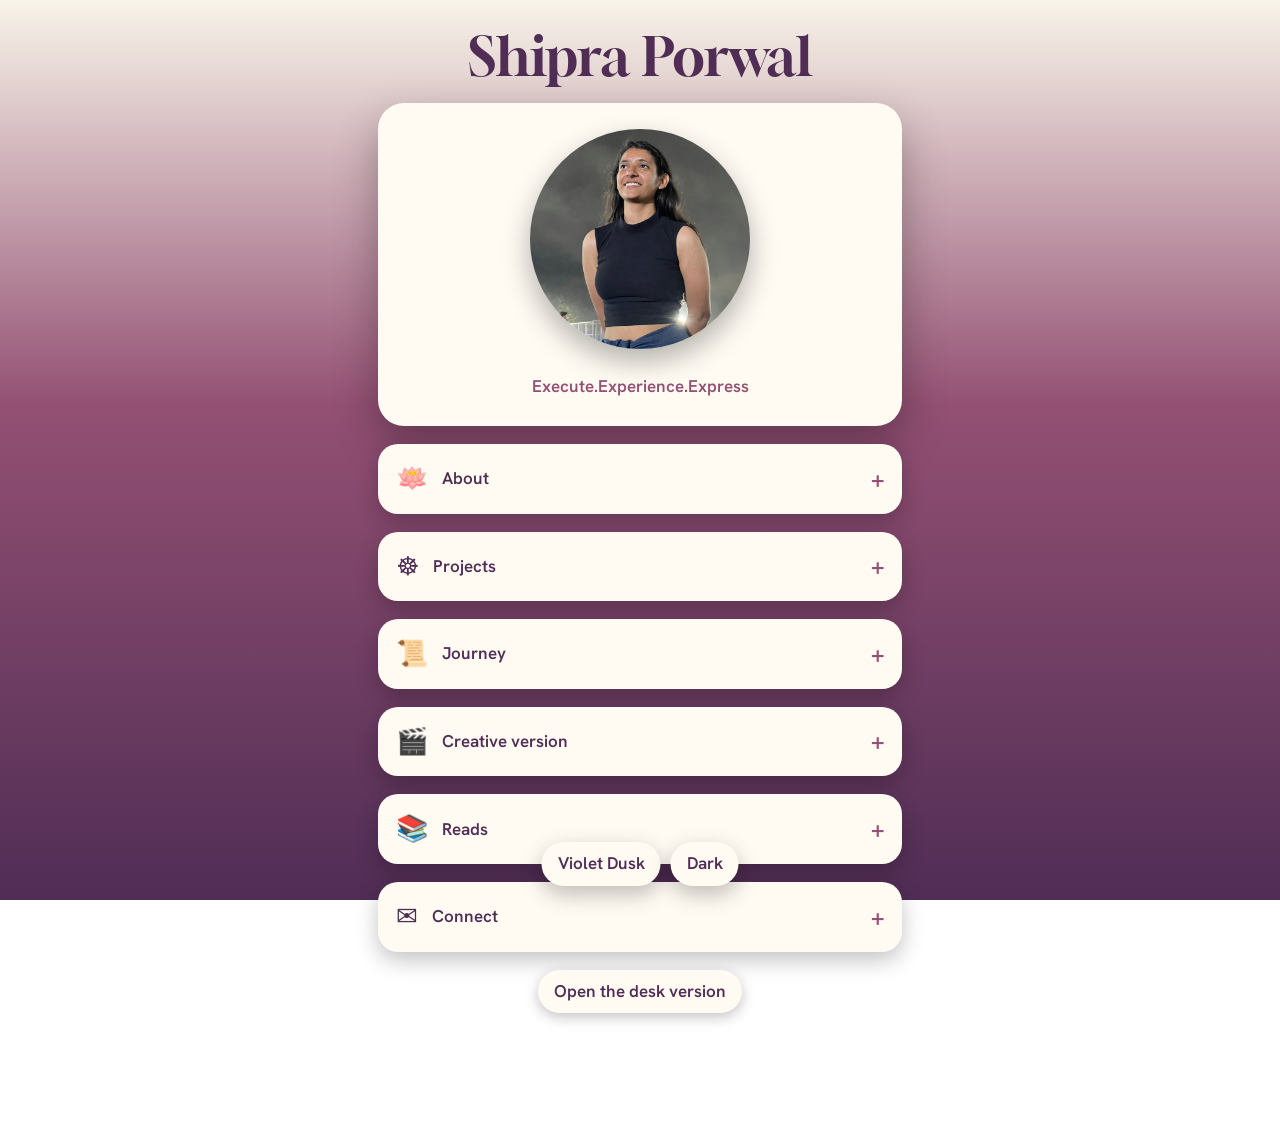
==== quick.html @ 7ad69de7 "initial commint" ====
<!doctype html>
<html lang="en" data-palette="violet" data-theme="light">
<head><meta charset="utf-8"><meta name="viewport" content="width=device-width,initial-scale=1">
<title>Shipra Porwal</title><link rel="stylesheet" href="css/styles.css"></head>
<body class="qbody"><main class="q" id="q"></main>
<div class="qctl"><button id="pal"></button><button id="theme"></button></div>
<script src="js/config.js"></script><script src="js/shared.js"></script><script src="js/quick.js"></script>
</body></html>
---- css/styles.css ----
@import url('https://fonts.googleapis.com/css2?family=Gloock&family=Hanken+Grotesk:wght@400;600&display=swap');
:root{--serif:'Gloock',Georgia,serif;--sans:'Hanken Grotesk',system-ui,sans-serif;--sh:0 8px 22px rgba(0,0,0,.26);--k:1}
html[data-palette=violet]{--holo:#F6DBC0;--hg1:#683476;--hg0:#422054}html[data-palette=crimson]{--holo:#FF9DB6;--hg1:#8A1C3F;--hg0:#3A0511}html[data-palette=navy]{--holo:#F8D237;--hg1:#3A5070;--hg0:#121B28}html[data-palette=amber]{--holo:#FCA311;--hg1:#243A6A;--hg0:#0A1226}
/* g2 = top (light), g1 = middle, g0 = bottom (dark) of the wavy background */
html[data-palette=violet][data-theme=dark]{--bg:#261229;--ink:#F8F4E9;--a1:#935073;--a2:#F6DBC0;--paper:#3A1F40;--on:#F8F4E9;--g2:#935073;--g1:#502D55;--g0:#1F0F24}
html[data-palette=violet][data-theme=light]{--bg:#F8F4E9;--ink:#502D55;--a1:#935073;--a2:#502D55;--paper:#FFFBF3;--on:#F8F4E9;--g2:#F8F4E9;--g1:#935073;--g0:#502D55}
html[data-palette=crimson][data-theme=dark]{--bg:#2C0107;--ink:#D8D6D7;--a1:#C42759;--a2:#ABABAB;--paper:#3A0511;--on:#FFFFFF;--g2:#A31F4A;--g1:#550416;--g0:#1A0003}
html[data-palette=crimson][data-theme=light]{--bg:#D8D6D7;--ink:#2C0107;--a1:#C42759;--a2:#550416;--paper:#ECEBEC;--on:#FFFFFF;--g2:#F1F0F0;--g1:#C42759;--g0:#550416}
html[data-palette=navy][data-theme=dark]{--bg:#121B28;--ink:#E6ECF4;--a1:#F2B006;--a2:#F8D237;--paper:#2C3C55;--on:#121B28;--g2:#455A76;--g1:#2C3C55;--g0:#121B28}
html[data-palette=navy][data-theme=light]{--bg:#EEF2F7;--ink:#121B28;--a1:#394D6A;--a2:#D79005;--paper:#FFFFFF;--on:#FFFFFF;--g2:#EEF2F7;--g1:#F2B006;--g0:#2C3C55}
html[data-palette=amber][data-theme=dark]{--bg:#14213D;--ink:#FFFFFF;--a1:#FCA311;--a2:#E5E5E5;--paper:#1B2C52;--on:#14213D;--g2:#2A3F6B;--g1:#14213D;--g0:#000000}
html[data-palette=amber][data-theme=light]{--bg:#FFFFFF;--ink:#14213D;--a1:#14213D;--a2:#FCA311;--paper:#FFFFFF;--on:#FFFFFF;--g2:#FFFFFF;--g1:#FCA311;--g0:#14213D}
*{box-sizing:border-box;margin:0}
html,body{height:100%}
body{background:var(--bg);color:var(--ink);font:400 17px/1.6 var(--sans);overflow:hidden;transition:background .4s,color .4s}
button{font:inherit;color:inherit;cursor:pointer;border:0;background:none}
:focus-visible{outline:3px solid var(--a2);outline-offset:3px}

/* Entry Gate */
#gate{position:fixed;inset:0;z-index:50;display:grid;place-content:center;gap:14px;text-align:center;padding:20px;background:var(--bg);transition:opacity .7s,visibility .7s}
#gate.gone{opacity:0;visibility:hidden}
#gate h1{font:400 clamp(40px,8vw,88px)/1 var(--serif)}
#gate p{margin-bottom:12px;color:var(--a1)}
#gate .row{display:flex;gap:12px;justify-content:center;flex-wrap:wrap}
.btn{padding:12px 24px;border-radius:99px;background:var(--a1);color:var(--on);font-weight:600;box-shadow:var(--sh);transition:transform .2s}
.btn.alt{background:var(--paper);color:var(--ink)}
.btn:hover{transform:translateY(-2px)}

/* Top-right controls: Theme, Sound, Profile Quick View */
#ctl{position:fixed;top:16px;right:16px;z-index:20;display:flex;gap:10px;align-items:center}
#ctl button,#ctl a{width:44px;height:44px;padding:0;border-radius:50%;background:var(--paper);box-shadow:var(--sh);display:grid;place-items:center;color:var(--ink);text-decoration:none;font-size:18px;transition:transform .2s,background .2s,color .2s}
#ctl button:hover,#ctl a:hover{transform:translateY(-2px);background:var(--a1);color:var(--on)}
#ctl svg,#pal-ctl svg{display:block}

/* Bottom-right palette switcher */
/* #pal-ctl{position:fixed;bottom:18px;right:18px;z-index:20}
#pal-ctl button{width:44px;height:44px;padding:0;border-radius:50%;background:var(--paper);box-shadow:var(--sh);display:grid;place-items:center;color:var(--ink);font-size:18px;transition:transform .2s,background .2s,color .2s}
#pal-ctl button:hover{transform:scale(1.1);background:var(--a1);color:var(--on)} */

#scene{position:fixed;inset:0;z-index:1;transform-origin:0 0;transition:transform .9s cubic-bezier(.65,0,.25,1)}
#water,.qbody{background:linear-gradient(to top,var(--g0),var(--g1) 55%,var(--g2))}
#water{position:fixed;inset:0;z-index:0;transition:background .4s}
.glbg #water{display:none}

/* The Stage & Centerpiece Intro Card */
.stage{--sw:min(68vw,88vh,980px);position:absolute;left:50%;top:50%;width:var(--sw);height:calc(var(--sw)*0.85);transform:translate(-50%,-50%);transition:opacity .5s}
.intro-card{position:absolute;left:50%;top:50%;width:min(460px,calc(var(--sw)*.52));transform:translate(-50%,-50%);transform-origin:50% 50%;z-index:2}
.glass{position:relative;overflow:hidden;padding:32px 32px 38px;border-radius:36px;background:linear-gradient(180deg,var(--hg1),var(--hg0));text-align:center;color:#fff;box-shadow:0 34px 80px rgba(15,5,25,.5),0 0 70px -8px var(--holo);animation:flick 7s infinite steps(1)}
.glass:before{content:"";position:absolute;inset:0;background:linear-gradient(to top,rgba(255,255,255,.18),transparent 75%);clip-path:polygon(46% 100%,54% 100%,100% 36%,0 36%);pointer-events:none}
.glass:after{content:"";position:absolute;inset:0;background:repeating-linear-gradient(0deg,rgba(255,255,255,.06) 0 1px,transparent 1px 4px);pointer-events:none}
.ph{position:relative;width:min(240px,76%);margin:0 auto;aspect-ratio:1;border-radius:26px;overflow:hidden;box-shadow:0 14px 34px rgba(0,0,0,.35)}
.ph img{display:block;width:100%;height:100%;object-fit:cover;object-position:top}
.ph:after{content:"";position:absolute;inset:0;background:linear-gradient(to bottom,transparent 60%,var(--hg1))}
.glass h2{position:relative;font:400 clamp(38px,calc(var(--sw)*.068),50px)/1.05 var(--serif);margin-top:20px;text-shadow:0 3px 18px rgba(0,0,0,.4)}
.glass p{position:relative;margin-top:12px;font-weight:600;font-size:clamp(14px,calc(var(--sw)*.022),16px);letter-spacing:.1em;color:var(--holo);text-shadow:0 0 16px var(--holo)}
.spk{position:absolute;inset:0;pointer-events:none}
.spk i{position:absolute;left:var(--l);bottom:6%;width:var(--z);height:var(--z);border-radius:50%;background:#ffd98a;box-shadow:0 0 8px 1px #ffb84d;opacity:0;animation:rise var(--d) var(--w) linear infinite}

/* Intro: Card morphs smoothly from smaller to its original size, stickers pop out */
.play .intro-card{animation:cardMorph 1.25s cubic-bezier(.2,.85,.25,1) both}
.play .st{animation:out .8s calc(1.0s + var(--i)*.1s) cubic-bezier(.2,.9,.3,1.25) backwards}
.lock .st{pointer-events:none}

@keyframes cardMorph{
  0%{
    opacity:0;
    transform:translate(-50%,-50%) scale(.12);
    border-radius:50%;
    clip-path:inset(24% round 999px);
    filter:brightness(3) blur(8px);
  }
  20%{
    opacity:1;
    transform:translate(-50%,-50%) scale(.42) scaleX(1.22) scaleY(.82);
    border-radius:44% 56% 52% 48%/56% 44% 56% 44%;
    clip-path:inset(14% round 64px);
    filter:brightness(1.9) blur(1px);
  }
  50%{
    transform:translate(-50%,-50%) scale(.84) scaleX(.93) scaleY(1.08);
    border-radius:40px 40px 48px 48px;
    clip-path:inset(4% round 42px);
    filter:brightness(1.3);
  }
  75%{
    transform:translate(-50%,-50%) scale(1.03) scaleX(1.02) scaleY(.98);
    border-radius:36px;
    clip-path:inset(0 round 36px);
    filter:brightness(1.08);
  }
  90%{
    transform:translate(-50%,-50%) scale(.99) scaleX(.995) scaleY(1.005);
    border-radius:36px;
    clip-path:inset(0 round 36px);
  }
  100%{
    opacity:1;
    transform:translate(-50%,-50%) scale(1);
    border-radius:36px;
    clip-path:inset(0 round 36px);
    filter:none;
  }
}

@keyframes out{
  from{
    left:50%;
    top:50%;
    opacity:0;
    transform:translate(-50%,-50%) scale(.1) rotate(-300deg);
  }
}
@keyframes flick{0%,93%,100%{opacity:1}94%{opacity:.78}96%{opacity:.93}}
@keyframes rise{0%{opacity:0;transform:translateY(0)}15%{opacity:1}100%{opacity:0;transform:translateY(calc(var(--sw)*-.3))}}

/* Interactive Stickers */
.st{position:absolute;left:calc(var(--x)*1%);top:calc(var(--y)*1%);width:calc(var(--s)*var(--k));height:calc(var(--s)*var(--k));transform:translate(-50%,-50%) rotate(var(--r));display:grid;place-items:center;transition:transform .25s,opacity .5s;z-index:4}
.face{width:100%;height:100%;display:grid;place-items:center;font-size:calc(var(--s)*var(--k)*.5);border-radius:30%;background:var(--paper);box-shadow:0 10px 24px rgba(0,0,0,.32)}
.face img{width:100%;height:100%;object-fit:contain}
.st:hover .face,.st:focus-visible .face{filter:url(#liquid)}
.glfx .face{background:transparent;box-shadow:none;color:transparent}
.glfx .face img{opacity:0}
.glfx .st:hover .face,.glfx .st:focus-visible .face{filter:none}
.st i{position:absolute;top:calc(100% + 12px);font:600 14px var(--sans);font-style:normal;background:var(--a1);color:var(--on);padding:2px 12px;border-radius:99px;white-space:nowrap;box-shadow:0 4px 12px rgba(0,0,0,.25)}
.zoomed .st:not(.on),.zoomed .stage{opacity:.12;pointer-events:none}

/* Detail Panel */
#panel{position:fixed;z-index:30;right:5vw;top:50%;width:min(480px,42vw);max-height:84vh;overflow:auto;transform:translateY(-46%);padding:34px;border-radius:26px;background:var(--paper);box-shadow:0 28px 70px rgba(0,0,0,.4);opacity:0;visibility:hidden;transition:opacity .4s,transform .4s,visibility .4s}
#panel.show{opacity:1;visibility:visible;transform:translateY(-50%)}
#panel>*{animation:fin .5s .4s both}
@keyframes fin{from{opacity:0;transform:translateY(8px)}}
#panel h2{font:400 40px/1.1 var(--serif);margin-bottom:10px;padding-right:36px}
#panel p+p,.qc p+p{margin-top:.8em}#panel ul,.qc ul{padding-left:1.2em;margin-top:.6em}#panel li,.qc li{margin:.4em 0}
.links{display:flex;flex-wrap:wrap;gap:10px;margin-top:18px}
.links a,.qdesk{padding:8px 16px;border-radius:99px;background:var(--paper);color:var(--ink);text-decoration:none;font-weight:600;box-shadow:0 4px 14px rgba(0,0,0,.24);transition:transform .2s,background .2s}
.links a:hover,.qdesk:hover{transform:translateY(-2px);background:var(--a1);color:var(--on)}
#panel .x{position:absolute;top:12px;right:14px;z-index:5;font-size:24px;line-height:1;width:40px;height:40px;border-radius:50%;background:var(--bg);box-shadow:0 3px 10px rgba(0,0,0,.25);display:grid;place-items:center}

/* Quick View Mobile / Desktop */
.qbody{overflow:auto;height:auto;min-height:100%;background-attachment:fixed}
.q{max-width:560px;margin:0 auto;padding:28px 18px 110px;display:grid;gap:18px;justify-items:center}
.q h1{font:400 clamp(36px,11vw,54px)/1.05 var(--serif);text-align:center}
.qcard{width:100%;background:var(--paper);border-radius:26px;padding:26px 20px;text-align:center;box-shadow:0 18px 44px rgba(0,0,0,.3)}
.qcard img{width:min(56vw,220px);aspect-ratio:1;border-radius:50%;object-fit:cover;object-position:top;box-shadow:0 12px 28px rgba(0,0,0,.3)}
.qcard p{margin-top:16px;color:var(--a1);font-weight:600}
.qs{width:100%;background:var(--paper);border-radius:20px;box-shadow:0 8px 22px rgba(0,0,0,.24);overflow:hidden}
.qb{width:100%;display:flex;align-items:center;gap:14px;padding:14px 18px;text-align:left;font-weight:600}
.qb .qi{font-size:26px}.qb .qp{margin-left:auto;font-size:24px;color:var(--a1)}
.qc{padding:0 18px 18px;animation:fin .4s both}.qc[hidden]{display:none}
.qctl{position:fixed;bottom:14px;left:50%;transform:translateX(-50%);display:flex;gap:10px;z-index:20}
.qctl button{min-width:44px;height:44px;padding:0 16px;border-radius:99px;background:var(--paper);box-shadow:var(--sh);display:grid;place-items:center;color:var(--ink);font-weight:600}

/* Tablets and Compact Windows */
@media(max-width:900px){
 .stage{--sw:min(84vw,66vh,640px)}
 #ctl{top:auto;bottom:14px;left:14px;right:auto}
 #pal-ctl{bottom:14px;right:14px}
 #panel{left:12px;right:12px;width:auto;top:auto;bottom:70px;max-height:66vh;transform:translateY(20px)}
 #panel.show{transform:none}
 .zoomed .st:not(.on),.zoomed .stage{opacity:1;pointer-events:auto}
}

@media(prefers-reduced-motion:reduce){
 html:not(.motion-ok) *{transition-duration:.01s!important}
 html:not(.motion-ok) #panel>*{animation:none}
 html:not(.motion-ok) .intro-card{animation:none}
 html:not(.motion-ok) .glass{animation:none}
 html:not(.motion-ok) .spk{display:none}
 html:not(.motion-ok) .st:hover .face{filter:none}
}
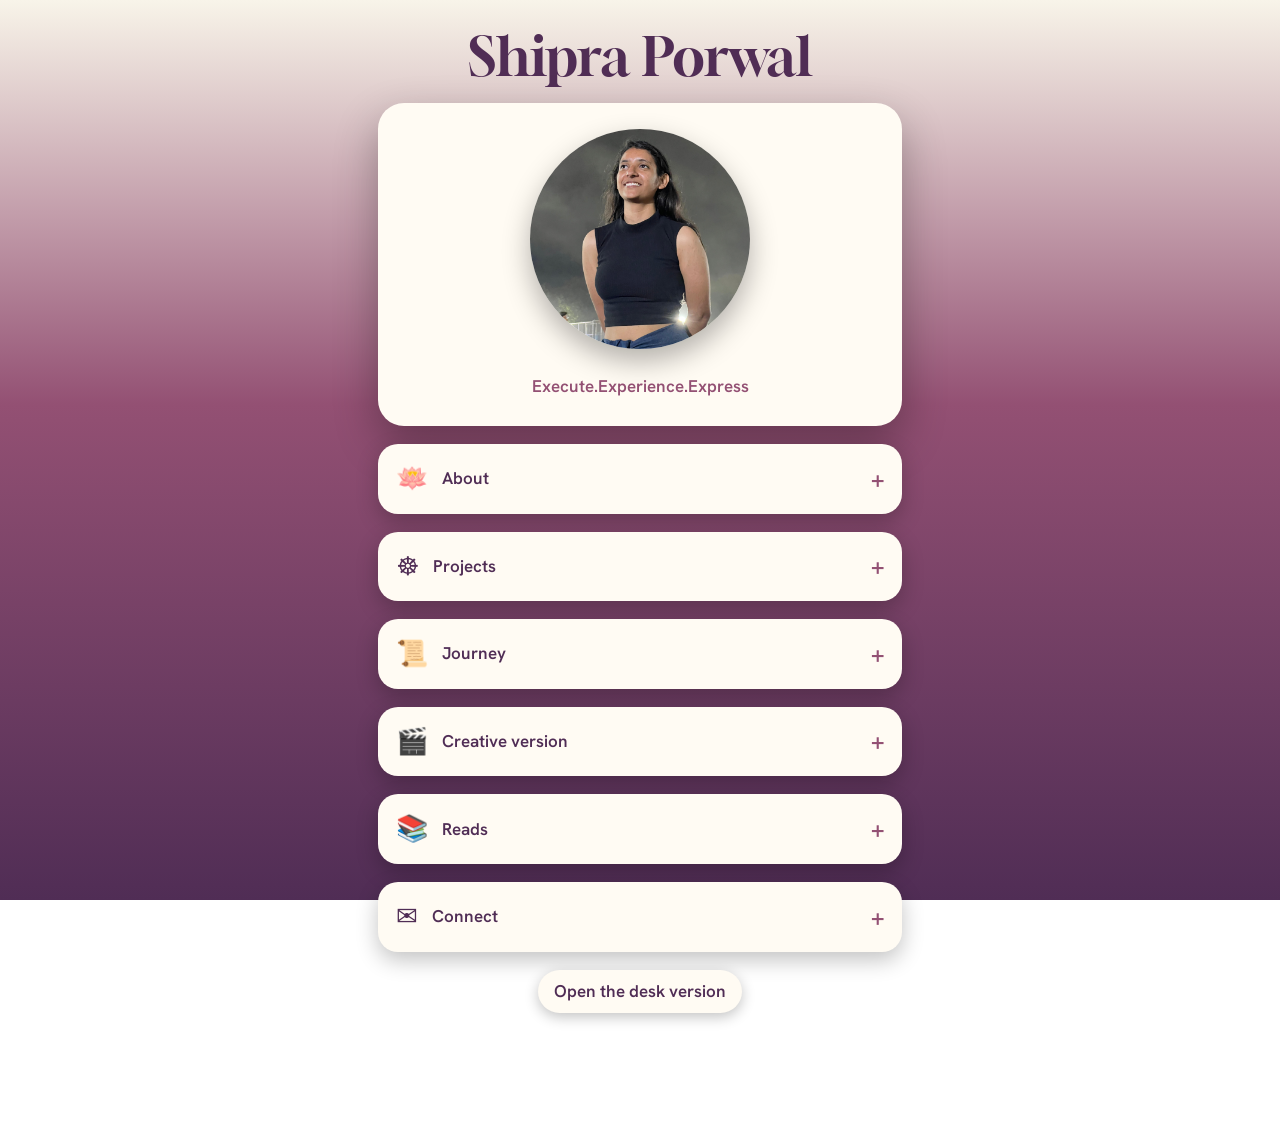
==== commit fda36251: "kept to single colour pallete" ====
--- a/quick.html
+++ b/quick.html
@@ -3,6 +3,6 @@
 <head><meta charset="utf-8"><meta name="viewport" content="width=device-width,initial-scale=1">
 <title>Shipra Porwal</title><link rel="stylesheet" href="css/styles.css"></head>
 <body class="qbody"><main class="q" id="q"></main>
-<div class="qctl"><button id="pal"></button><button id="theme"></button></div>
+<!-- <div class="qctl"><button id="pal"></button><button id="theme"></button></div> -->
 <script src="js/config.js"></script><script src="js/shared.js"></script><script src="js/quick.js"></script>
 </body></html>
